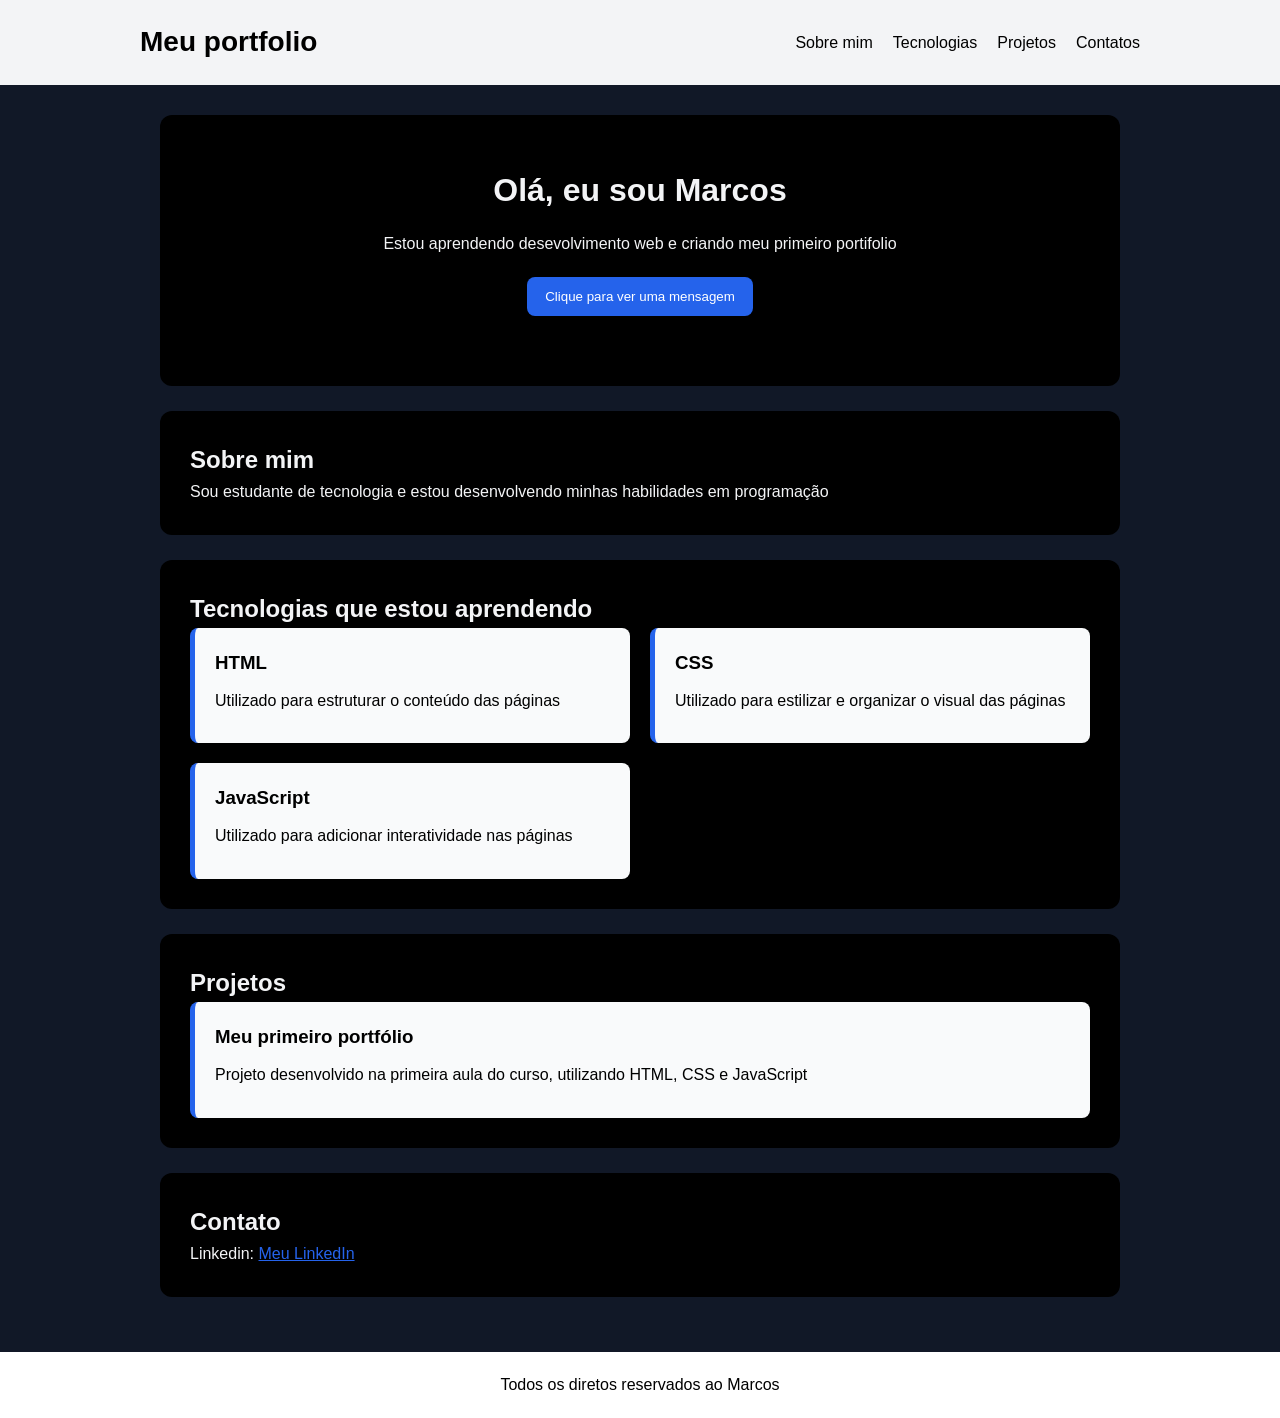
==== index.html @ 809948d3 "primeira versao do portfolio" ====
<!DOCTYPE html>
<html lang="pt-BR">
<head>
    <meta charset="UTF-8">
    <meta name="viewport" content="width=device-width, initial-scale=1.0">
    <title>Portfolio Marcos</title>
    <link rel="stylesheet" href="style.css">
</head>
<body>
    <header>
        <nav>
            <h1>Meu portfolio</h1>
            <ul>
                <li><a href="#sobre">Sobre mim</a></li>
                <li><a href="#tecnologias">Tecnologias</a></li>
                <li><a href="">Projetos</a></li>
                <li><a href="">Contatos</a></li>
            </ul>
        </nav>
    </header>
    <main>
        <section class="banner">
            <h2>Olá, eu sou Marcos</h2>
            <p>Estou aprendendo desevolvimento web e criando meu primeiro portifolio</p>
            <button 
            type="button" 
            onclick={alterarTexto()} 
            id="botaoMensagem">
            Clique para ver uma mensagem</button>
            <p id="mensagem"></p>
        </section>
        <section id="sobre">
            <h2>Sobre mim</h2>
            <p>Sou estudante de tecnologia e estou desenvolvendo minhas habilidades em programação</p>
        </section>
        <section id="tecnologias">
            <h2>Tecnologias que estou aprendendo</h2>
            <div class="cards">
                <article class="card">
                    <h3>HTML</h3>
                    <p>Utilizado para estruturar o conteúdo das páginas</p>
                </article>

                <article class="card">
                    <h3>CSS</h3>
                    <p>Utilizado para estilizar e organizar o visual das páginas</p>
                </article>

                <article class="card">
                    <h3>JavaScript</h3>
                    <p>Utilizado para adicionar interatividade nas páginas</p>
                </article>
            </div>
        </section>
        <section id="projetos">
            <h2>Projetos</h2>

            <article class="projeto">
                <h3>Meu primeiro portfólio</h3>
                <p>Projeto desenvolvido na primeira aula do curso, utilizando HTML, CSS e JavaScript</p>
            </article>
        </section>
        <section id="contato">
            <h2>Contato</h2>
            <p>Linkedin: <a href="https://www.linkedin.com/in/marcaumdev/" target="_blank">Meu LinkedIn</a></p>
        </section>
    </main>
    <footer>
        <p>Todos os diretos reservados ao Marcos</p>
    </footer>
    
    <script src="script.js"></script>
</body>
</html>
---- style.css ----
/* reiniciando formatação */
*{
    margin: 0;
    padding: 0;
    box-sizing: border-box;
}

body{
    font-family: Arial, Helvetica, sans-serif;
    background-color: #111827;
    color:#f3f4f6;
    line-height: 1.6;
}

header {
    background-color:#f3f4f6;
    color: black;
    padding:20px
}

nav{
    max-width: 1000px;
    display: flex;
    margin: 0 auto;
    justify-content: space-between;
    align-items: center;
    flex-wrap: wrap;
}

nav h1{
    font-size: 28px;
}

nav ul{
    list-style: none;
    display: flex;
    gap: 20px;
    flex-wrap: wrap;
}

nav a {
    color: black;
    text-decoration: none;
}

nav a:hover{
    text-decoration: underline;
}

main{
    max-width: 1000px;
    margin: 0 auto;
    padding: 30px 20px;
}

section{
    background-color: black;
    margin-bottom: 25px;
    padding: 30px;
    border-radius: 12px;
}

.banner {
    text-align: center;
    padding: 50px 30px;
}

.banner h2{
    font-size: 32px;
    margin-bottom: 15px;
}

.banner p{
    margin-bottom: 20px;
}

button{
    background-color: #2563eb;
    color:white;
    padding: 12px 18px;
    border: none;
    border-radius: 8px;
    cursor: pointer;
}

button:hover{
    background-color: #1d4ed8;
}

.cards{
    display: grid;
    grid-template-columns: repeat(2, 1fr);
    gap: 20px;
}

.card,
.projeto{
    background-color: #f9fafb;
    padding: 20px;
    border-left: 5px solid #2563eb;
    border-radius: 8px;
}

.card h3,
.card p,
.projeto h3,
.projeto p{
    color: black;
    margin-bottom: 10px;
}

#contato a{
    color: #2563eb
}

footer {
    text-align: center;
    background-color: white;
    color: black;
    padding: 20px;
}

@media (max-width: 700px){
    nav{
        flex-direction: column;
        gap: 15px;
    }

    nav ul{
        justify-content: center;
    }

    .cards{
        grid-template-columns: 1fr;
    }

    .banner h2{
        font-size: 26px;
    }
}
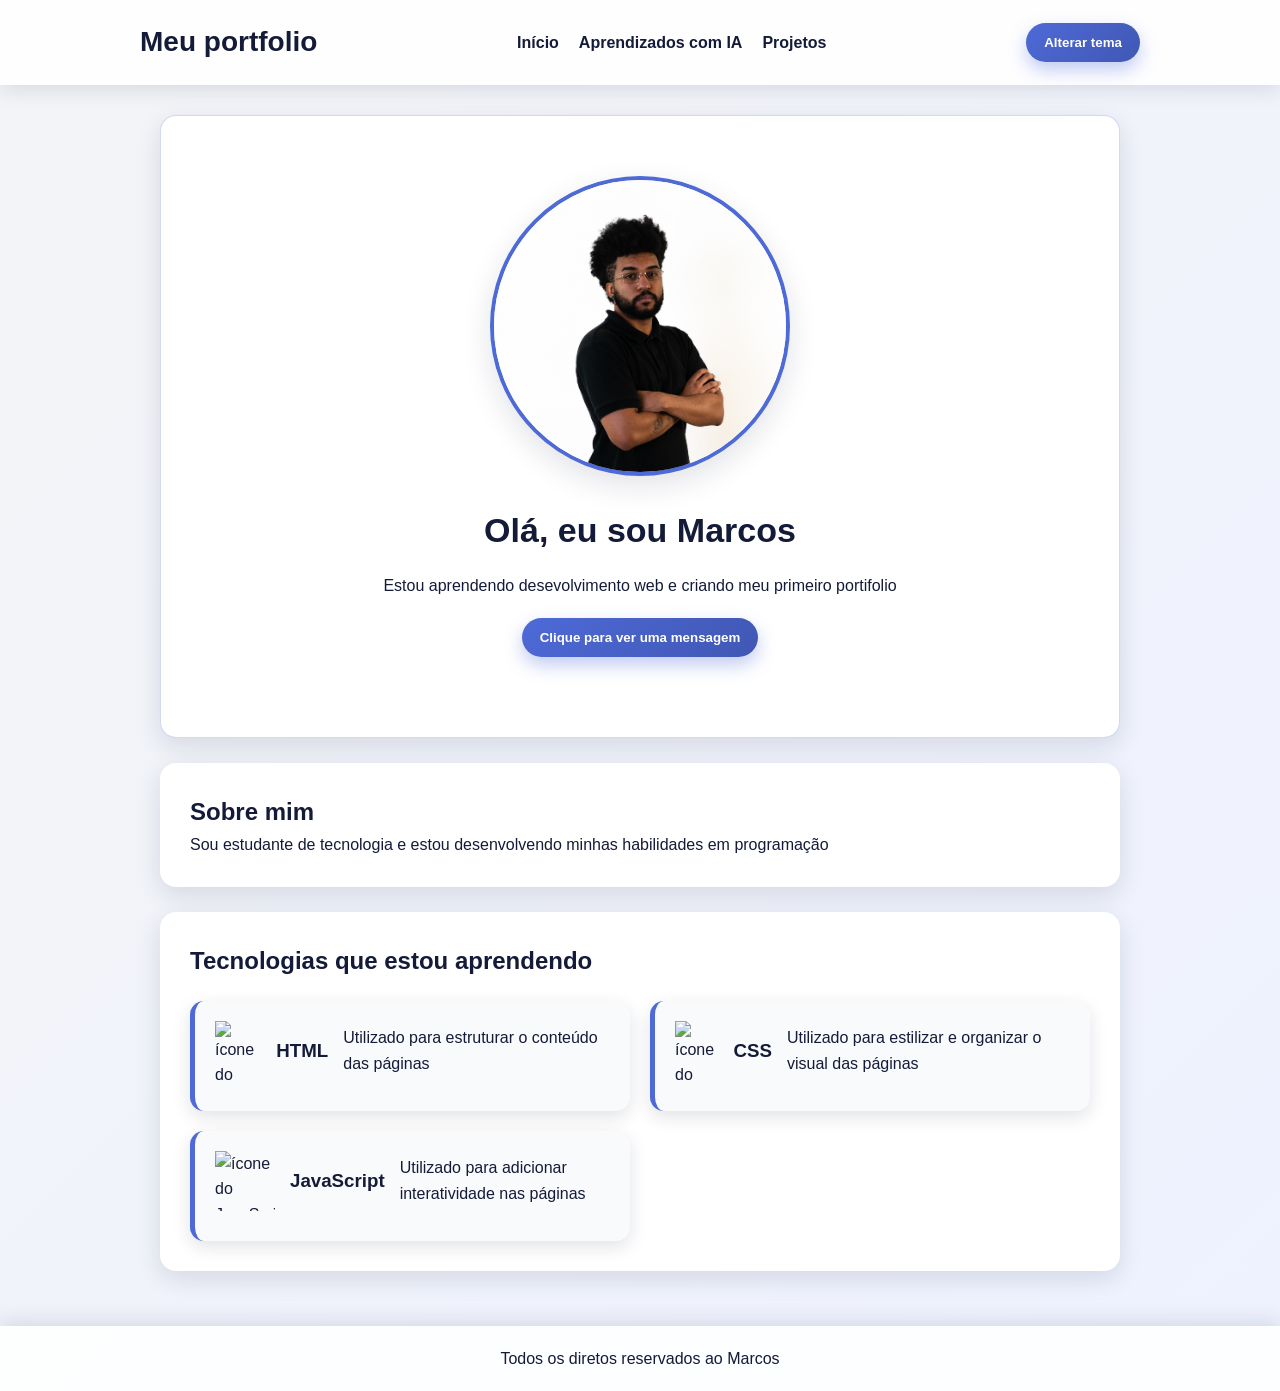
==== commit 8c4aa773: "feat: estilização feita com o chatgpt" ====
--- a/index.html
+++ b/index.html
@@ -1,74 +1,80 @@
+<!-- index.html -->
 <!DOCTYPE html>
 <html lang="pt-BR">
+
 <head>
     <meta charset="UTF-8">
     <meta name="viewport" content="width=device-width, initial-scale=1.0">
     <title>Portfolio Marcos</title>
     <link rel="stylesheet" href="style.css">
 </head>
+
 <body>
     <header>
         <nav>
             <h1>Meu portfolio</h1>
             <ul>
-                <li><a href="#sobre">Sobre mim</a></li>
-                <li><a href="#tecnologias">Tecnologias</a></li>
-                <li><a href="">Projetos</a></li>
-                <li><a href="">Contatos</a></li>
+                <li><a href="index.html">Início</a></li>
+                <li><a href="aprendizados.html">Aprendizados com IA</a></li>
+                <li><a href="projetos.html">Projetos</a></li>
             </ul>
+            <button type="button" onclick="alterarTema()">Alterar tema</button>
         </nav>
     </header>
+
     <main>
         <section class="banner">
+            <img class="foto-perfil" src="img/perfil.jpg" alt="Foto de perfil">
             <h2>Olá, eu sou Marcos</h2>
             <p>Estou aprendendo desevolvimento web e criando meu primeiro portifolio</p>
-            <button 
-            type="button" 
-            onclick={alterarTexto()} 
-            id="botaoMensagem">
-            Clique para ver uma mensagem</button>
+            <button type="button" onclick="alterarTexto()" id="botaoMensagem">
+                Clique para ver uma mensagem
+            </button>
             <p id="mensagem"></p>
         </section>
+
         <section id="sobre">
             <h2>Sobre mim</h2>
             <p>Sou estudante de tecnologia e estou desenvolvendo minhas habilidades em programação</p>
         </section>
+
         <section id="tecnologias">
             <h2>Tecnologias que estou aprendendo</h2>
+            <p id="tecnologiaSelecionada"></p>
+
             <div class="cards">
-                <article class="card">
+                <article onclick="mostrarTecnologia('HTML')" class="card">
+                    <img class="icone-tecnologia"
+                        src="https://upload.wikimedia.org/wikipedia/commons/thumb/6/61/HTML5_logo_and_wordmark.svg/1280px-HTML5_logo_and_wordmark.svg.png"
+                        alt="ícone do HTML">
                     <h3>HTML</h3>
                     <p>Utilizado para estruturar o conteúdo das páginas</p>
                 </article>
 
-                <article class="card">
+                <article onclick="mostrarTecnologia('CSS')" class="card">
+                    <img class="icone-tecnologia"
+                        src="https://upload.wikimedia.org/wikipedia/commons/d/d5/CSS3_logo_and_wordmark.svg"
+                        alt="ícone do CSS">
                     <h3>CSS</h3>
                     <p>Utilizado para estilizar e organizar o visual das páginas</p>
                 </article>
 
-                <article class="card">
+                <article onclick="mostrarTecnologia('JavaScript')" class="card">
+                    <img class="icone-tecnologia"
+                        src="https://upload.wikimedia.org/wikipedia/commons/6/6a/JavaScript-logo.png"
+                        alt="ícone do JavaScript">
                     <h3>JavaScript</h3>
                     <p>Utilizado para adicionar interatividade nas páginas</p>
                 </article>
             </div>
         </section>
-        <section id="projetos">
-            <h2>Projetos</h2>
+    </main>
 
-            <article class="projeto">
-                <h3>Meu primeiro portfólio</h3>
-                <p>Projeto desenvolvido na primeira aula do curso, utilizando HTML, CSS e JavaScript</p>
-            </article>
-        </section>
-        <section id="contato">
-            <h2>Contato</h2>
-            <p>Linkedin: <a href="https://www.linkedin.com/in/marcaumdev/" target="_blank">Meu LinkedIn</a></p>
-        </section>
-    </main>
     <footer>
         <p>Todos os diretos reservados ao Marcos</p>
     </footer>
-    
+
     <script src="script.js"></script>
 </body>
+
 </html>
--- a/style.css
+++ b/style.css
@@ -5,17 +5,66 @@
     box-sizing: border-box;
 }
 
+:root{
+    --cor-principal: #4E6AD7;
+    --cor-secundaria: #4057B3;
+    --cor-destaque: #32438A;
+    --cor-escura: #232F61;
+    --cor-fundo-escuro: #141B38;
+
+    --fundo: #f3f4f6;
+    --texto: #141B38;
+    --cabecalho: rgba(255, 255, 255, 0.9);
+    --secao: white;
+    --card: #f9fafb;
+    --hover-card: #eef2ff;
+    --sombra: rgba(20, 27, 56, 0.12);
+}
+
+body.tema-escuro{
+    --fundo: #141B38;
+    --texto: #f3f4f6;
+    --cabecalho: rgba(35, 47, 97, 0.95);
+    --secao: #232F61;
+    --card: #32438A;
+    --hover-card: #4057B3;
+    --sombra: rgba(0, 0, 0, 0.35);
+}
+
 body{
     font-family: Arial, Helvetica, sans-serif;
-    background-color: #111827;
-    color:#f3f4f6;
+    background: linear-gradient(135deg, var(--fundo), var(--hover-card));
+    color: var(--texto);
     line-height: 1.6;
+    transition: background-color 0.3s, color 0.3s;
 }
 
 header {
-    background-color:#f3f4f6;
-    color: black;
-    padding:20px
+    background-color: var(--cabecalho);
+    color: var(--texto);
+    padding: 20px;
+    box-shadow: 0 4px 20px var(--sombra);
+    position: sticky;
+    top: 0;
+    z-index: 10;
+    backdrop-filter: blur(10px);
+}
+
+.foto-perfil{
+    width: 300px;
+    height: 300px;
+    border-radius: 50%;
+    margin-bottom: 20px;
+    border: 4px solid var(--cor-principal);
+    object-fit: cover;
+    object-position: top;
+    box-shadow: 0 10px 30px var(--sombra);
+    transition: 0.3s;
+}
+
+.foto-perfil:hover{
+    transform: scale(1.05) rotate(2deg);
+    border-color: var(--cor-secundaria);
 }
 
 nav{
@@ -29,6 +78,7 @@
 
 nav h1{
     font-size: 28px;
+    color: var(--texto);
 }
 
 nav ul{
@@ -39,12 +89,26 @@
 }
 
 nav a {
-    color: black;
+    color: var(--texto);
     text-decoration: none;
-}
-
-nav a:hover{
-    text-decoration: underline;
+    font-weight: bold;
+    position: relative;
+}
+
+nav a::after{
+    content: "";
+    width: 0;
+    height: 3px;
+    background-color: var(--cor-principal);
+    position: absolute;
+    left: 0;
+    bottom: -6px;
+    border-radius: 10px;
+    transition: 0.3s;
+}
+
+nav a:hover::after{
+    width: 100%;
 }
 
 main{
@@ -54,20 +118,28 @@
 }
 
 section{
-    background-color: black;
+    background-color: var(--secao);
     margin-bottom: 25px;
     padding: 30px;
-    border-radius: 12px;
+    border-radius: 16px;
+    box-shadow: 0 8px 25px var(--sombra);
+    transition: 0.3s;
+}
+
+section:hover{
+    transform: translateY(-3px);
 }
 
 .banner {
     text-align: center;
-    padding: 50px 30px;
+    padding: 60px 30px;
+    border: 1px solid rgba(78, 106, 215, 0.25);
 }
 
 .banner h2{
-    font-size: 32px;
+    font-size: 34px;
     margin-bottom: 15px;
+    color: var(--texto);
 }
 
 .banner p{
@@ -75,49 +147,94 @@
 }
 
 button{
-    background-color: #2563eb;
+    background: linear-gradient(135deg, var(--cor-principal), var(--cor-secundaria));
     color:white;
     padding: 12px 18px;
     border: none;
-    border-radius: 8px;
+    border-radius: 999px;
     cursor: pointer;
+    font-weight: bold;
+    box-shadow: 0 8px 18px rgba(78, 106, 215, 0.35);
+    transition: 0.3s;
 }
 
 button:hover{
-    background-color: #1d4ed8;
+    background: linear-gradient(135deg, var(--cor-secundaria), var(--cor-destaque));
+    transform: translateY(-3px);
+    box-shadow: 0 12px 25px rgba(78, 106, 215, 0.45);
+}
+
+.icone-tecnologia{
+    width: 60px;
+    height: 60px;
+    margin-bottom: 10px;
+    object-fit: contain;
+    transition: 0.3s;
 }
 
 .cards{
     display: grid;
     grid-template-columns: repeat(2, 1fr);
     gap: 20px;
+    margin-top: 20px;
 }
 
 .card,
 .projeto{
-    background-color: #f9fafb;
+    background-color: var(--card);
     padding: 20px;
-    border-left: 5px solid #2563eb;
-    border-radius: 8px;
+    border-left: 5px solid var(--cor-principal);
+    border-radius: 14px;
+    display: flex;
+    align-items: center;
+    gap: 15px;
+    transition: 0.3s;
+    cursor: pointer;
+    box-shadow: 0 6px 18px var(--sombra);
+}
+
+.card:hover,
+.projeto:hover{
+    transform: translateY(-7px) scale(1.02);
+    box-shadow: 0 14px 30px var(--sombra);
+    background-color: var(--hover-card);
+    border-left-color: var(--cor-secundaria);
+}
+
+.card:hover .icone-tecnologia{
+    transform: scale(1.12) rotate(-5deg);
 }
 
 .card h3,
 .card p,
 .projeto h3,
 .projeto p{
-    color: black;
+    color: var(--texto);
     margin-bottom: 10px;
 }
 
+.card h3,
+.projeto h3{
+    color: var(--texto);
+}
+
 #contato a{
-    color: #2563eb
+    color: var(--cor-principal);
+    font-weight: bold;
+    text-decoration: none;
+}
+
+#contato a:hover{
+    color: var(--cor-secundaria);
+    text-decoration: underline;
 }
 
 footer {
     text-align: center;
-    background-color: white;
-    color: black;
+    background-color: var(--cabecalho);
+    color: var(--texto);
     padding: 20px;
+    box-shadow: 0 -4px 20px var(--sombra);
 }
 
 @media (max-width: 700px){
@@ -137,4 +254,8 @@
     .banner h2{
         font-size: 26px;
     }
+
+    section{
+        padding: 24px;
+    }
 }
